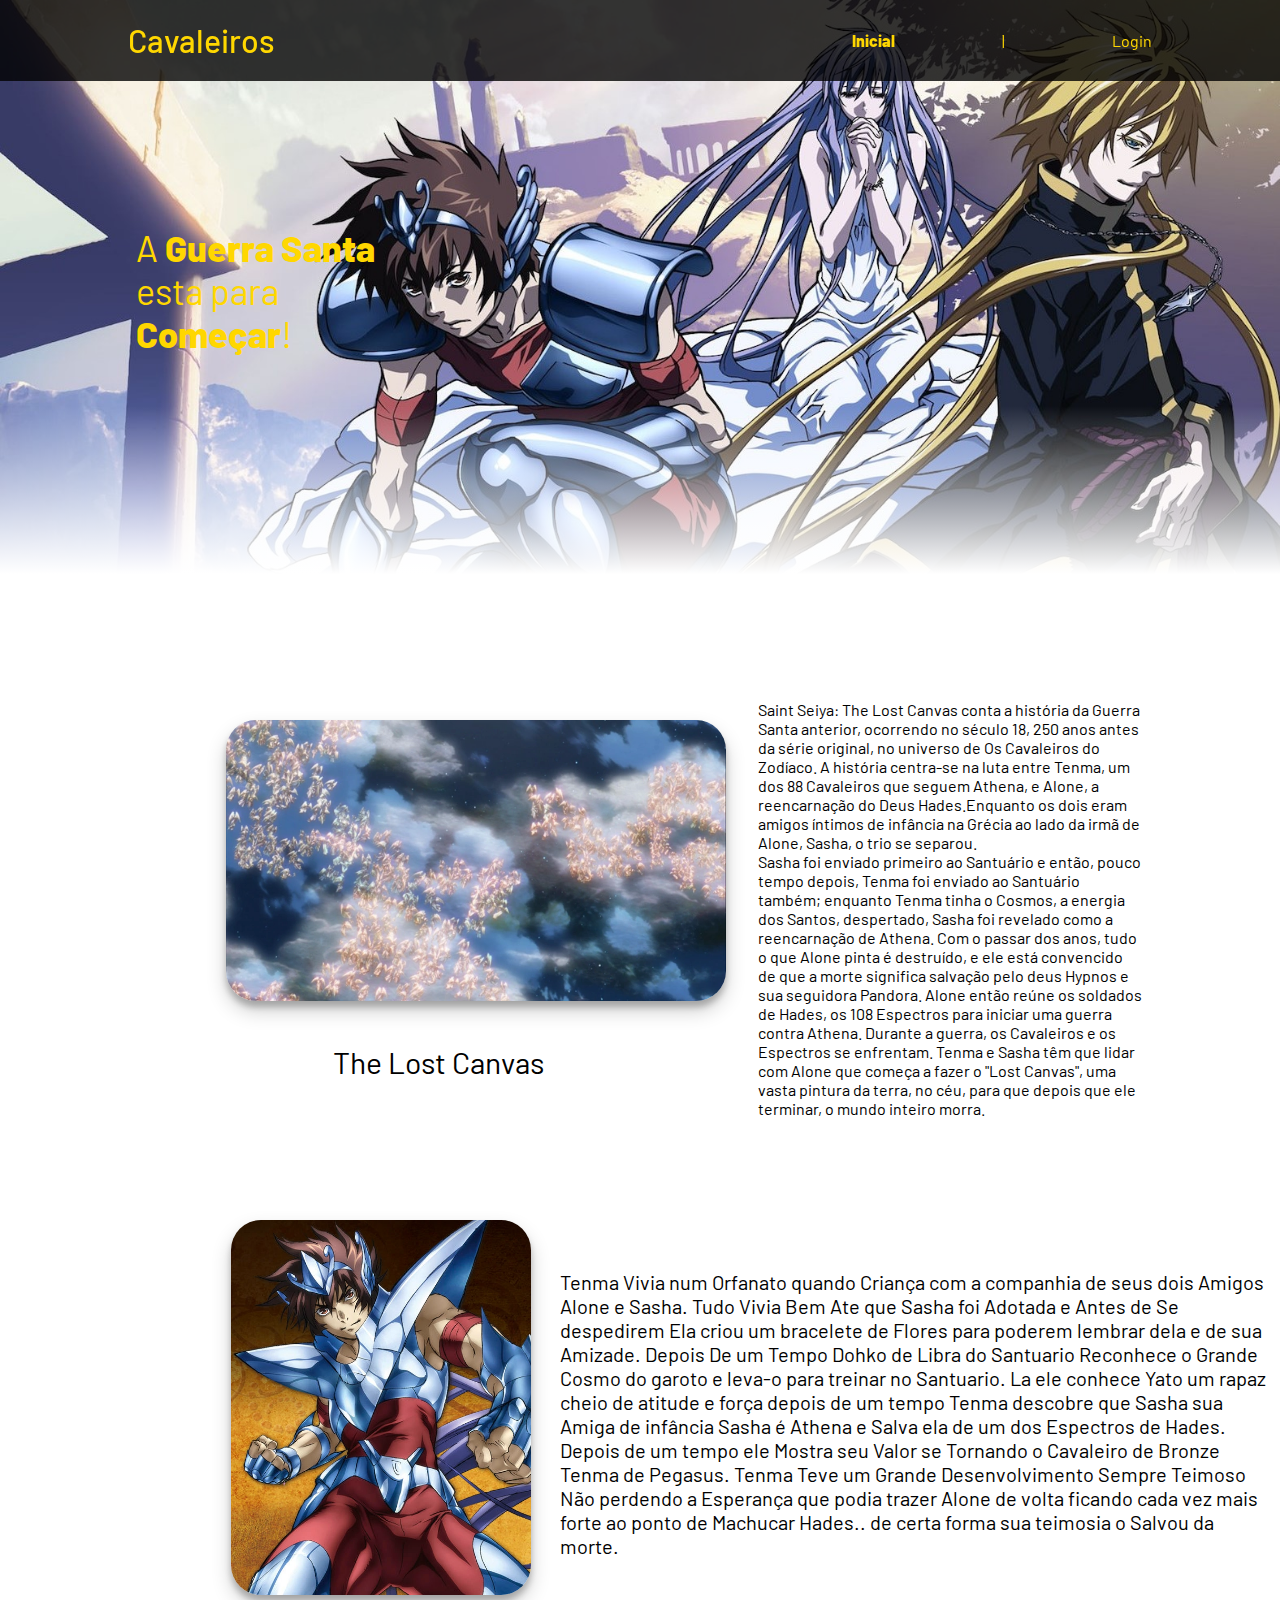
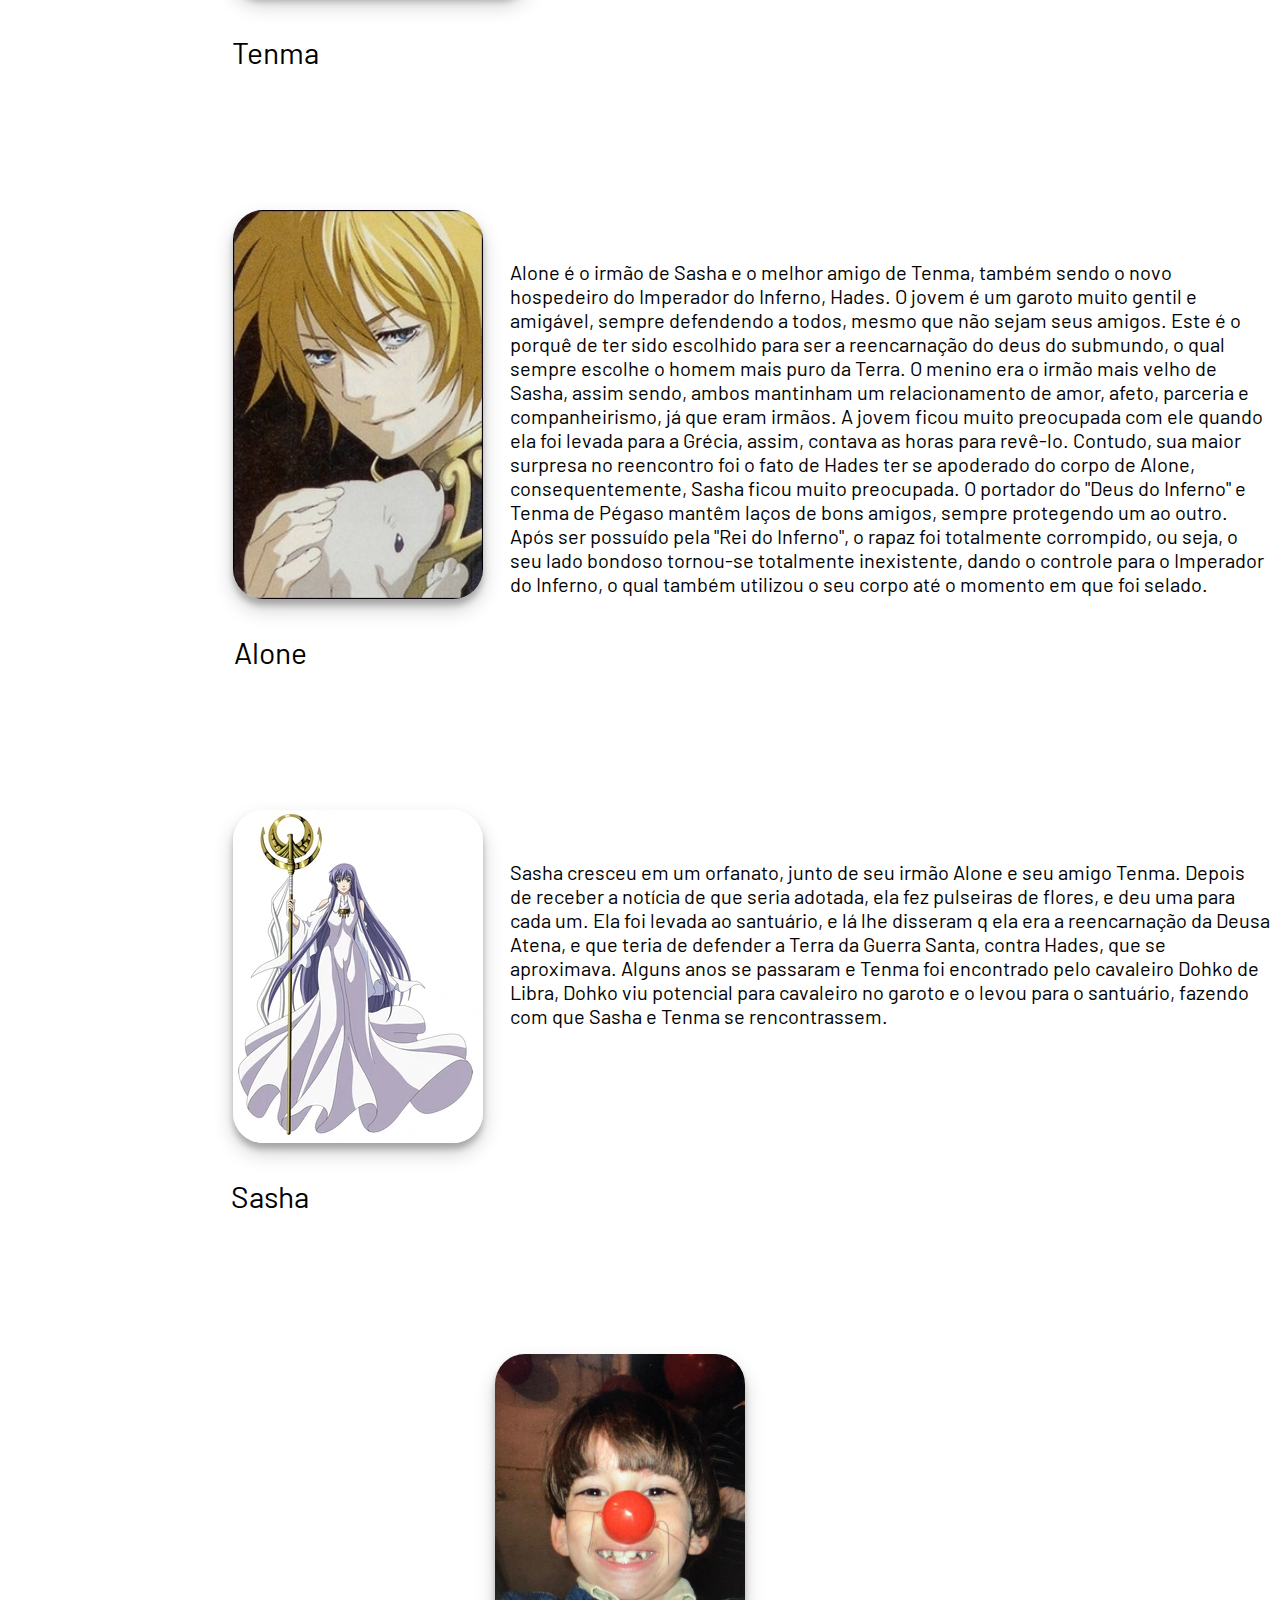
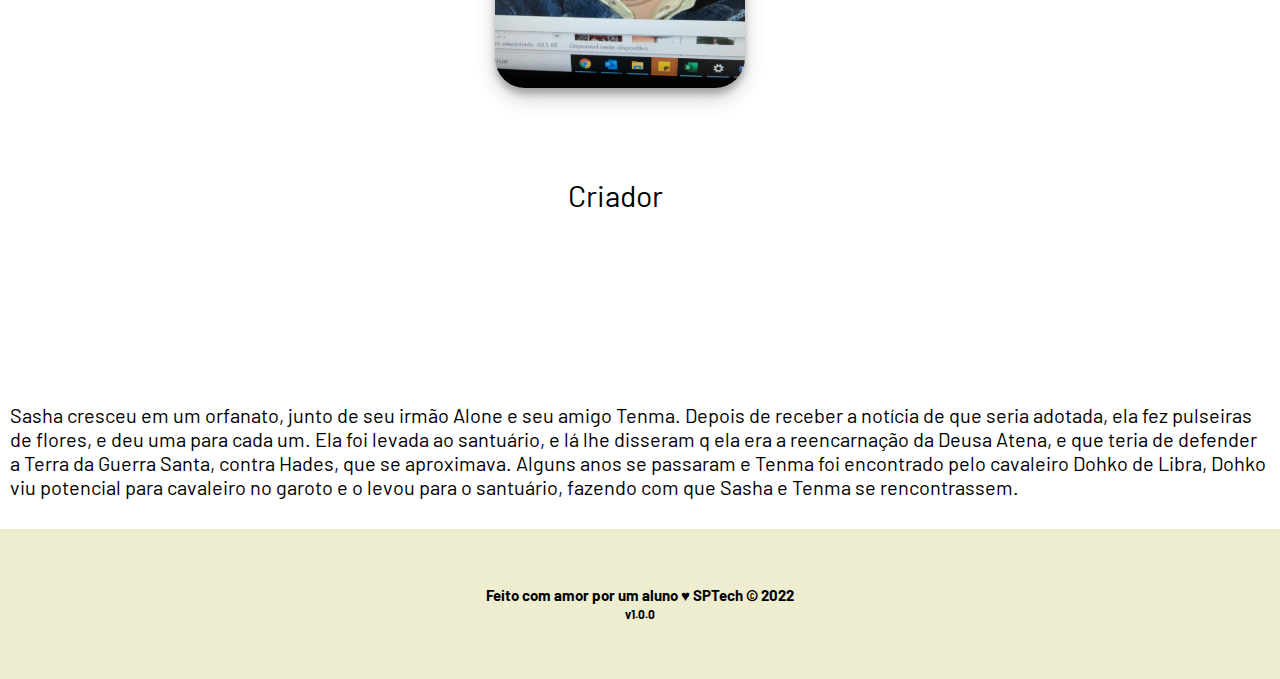
==== index.html @ 80cab816 "index" ====
<!DOCTYPE html>
<html lang="en">

<head>
    <meta charset="UTF-8">
    <meta http-equiv="X-UA-Compatible" content="IE=edge">
    <meta name="viewport" content="width=device-width, initial-scale=1.0">

    <title>Os Cavaleiros | Página Inicial</title>

    <script src="./js/funcoes.js"></script>

    <link rel="icon" href="./assets/icon/favicon2.ico">
    <link rel="stylesheet" href="./css/style.css">
    <link rel="preconnect" href="https://fonts.gstatic.com">
    <!-- <link
        href="https://fonts.googleapis.com/css2?family=Exo+2:ital,wght@0,100;0,200;0,300;0,400;0,500;0,600;0,700;0,800;0,900;1,100;1,200;1,300;1,400;1,500;1,600;1,700;1,800;1,900&display=swap"
        rel="stylesheet"> -->
</head>

<body>
    <div class="header">
        <div class="container">
            <h1 class="titulo">Cavaleiros</h1>
            <ul class="navbar">
                <li class="agora">Inicial</li>
                <!-- <li>
                    <a href="./simulador.html">Simulador</a>
                </li> -->
                <li>|</li>
                <li>
                    <a href="./login.html">Login</a>
                </li>
                <!-- <li>
                    <a href="./cadastro.html">Cadastro</a>
                </li> -->
            </ul>
        </div>
    </div>
    <div class="banner">
        <div class="container">
            <p>
                A <span>Guerra Santa</span> esta para <span>Começar</span>!
            </p>
        </div>
    </div>

    <div class="social">
        <div class="container">
            <!-- <div class="painel">
            <img class="The_Lost_Canvas" src="assets/imgs/LostCanvas.webp" > <span>The Lost Canvas</span> -->
            <div class="boxes">
                <div class="painel">
                    <img class="The_Lost_Canvas" src="assets/imgs/LostCanvas.webp"> <span>The Lost Canvas</span>
                </div>
                <div class="box">
                    <P id="lost">Saint Seiya: The Lost Canvas conta a história da Guerra Santa anterior, ocorrendo no
                        século 18, 250 anos antes da série original, no universo de Os Cavaleiros do Zodíaco. A história
                        centra-se na luta entre Tenma, um dos 88 Cavaleiros que seguem Athena, e Alone, a reencarnação
                        do Deus Hades.Enquanto os dois eram amigos íntimos de infância na Grécia ao lado da irmã de
                        Alone, Sasha, o trio se separou.<br> Sasha foi enviado primeiro ao Santuário e então, pouco
                        tempo depois, Tenma foi enviado ao Santuário também; enquanto Tenma tinha o Cosmos, a energia
                        dos Santos, despertado, Sasha foi revelado como a reencarnação de Athena. Com o passar dos anos,
                        tudo o que Alone pinta é destruído, e ele está convencido de que a morte significa salvação pelo
                        deus Hypnos e sua seguidora Pandora. Alone então reúne os soldados de Hades, os 108 Espectros
                        para iniciar uma guerra contra Athena.

                        Durante a guerra, os Cavaleiros e os Espectros se enfrentam. Tenma e Sasha têm que lidar com
                        Alone que começa a fazer o "Lost Canvas", uma vasta pintura da terra, no céu, para que depois
                        que ele terminar, o mundo inteiro morra.<br>
                </div>
            </div>
        </div>


    </div>

    <div class="social2">
        <div class="container2">
            <!-- <div class="painel">
            <img class="The_Lost_Canvas" src="assets/imgs/LostCanvas.webp" > <span>The Lost Canvas</span> -->
            <div class="boxes2">
                <div class="painel2">
                    <img class="Tenma" src="assets/imgs/tenma.webp"> <span>Tenma</span>
                </div>
                <div class="box2">
                    <P>Tenma Vivia num Orfanato quando Criança com a companhia de seus dois Amigos Alone e Sasha. Tudo
                        Vivia Bem Ate que Sasha foi Adotada e Antes de Se despedirem Ela criou um bracelete de Flores
                        para poderem lembrar dela e de sua Amizade. Depois De um Tempo Dohko de Libra do Santuario
                        Reconhece o Grande Cosmo do garoto e leva-o para treinar no Santuario. La ele conhece Yato um
                        rapaz cheio de atitude e força depois de um tempo Tenma descobre que Sasha sua Amiga de infância
                        Sasha é Athena e Salva ela de um dos Espectros de Hades. Depois de um tempo ele Mostra seu Valor
                        se Tornando o Cavaleiro de Bronze Tenma de Pegasus.
                        Tenma Teve um Grande Desenvolvimento Sempre Teimoso Não perdendo a Esperança que podia trazer
                        Alone de volta ficando cada vez mais forte ao ponto de Machucar Hades.. de certa forma sua
                        teimosia o Salvou da morte.<br>
                </div>
            </div>
        </div>


    </div>

    <div class="social3">
        <div class="container3">
            <!-- <div class="painel">
            <img class="The_Lost_Canvas" src="assets/imgs/LostCanvas.webp" > <span>The Lost Canvas</span> -->
            <div class="boxes3">
                <div class="painel3">
                    <img class="Alone" src="assets/imgs/Alone.jpg"> <span>Alone</span>
                </div>
                <div class="box3">
                    <P>Alone é o irmão de Sasha e o melhor amigo de Tenma, também sendo o novo hospedeiro do Imperador
                        do Inferno, Hades. O jovem é um garoto muito gentil e amigável, sempre defendendo a todos, mesmo
                        que não sejam seus amigos. Este é o porquê de ter sido escolhido para ser a reencarnação do deus
                        do submundo, o qual sempre escolhe o homem mais puro da Terra. O menino era o irmão mais velho
                        de Sasha, assim sendo, ambos mantinham um relacionamento de amor, afeto, parceria e
                        companheirismo, já que eram irmãos. A jovem ficou muito preocupada com ele quando ela foi levada
                        para a Grécia, assim, contava as horas para revê-lo. Contudo, sua maior surpresa no reencontro
                        foi o fato de Hades ter se apoderado do corpo de Alone, consequentemente, Sasha ficou muito
                        preocupada. O portador do "Deus do Inferno" e Tenma de Pégaso mantêm laços de bons amigos,
                        sempre protegendo um ao outro. Após ser possuído pela "Rei do Inferno", o rapaz foi totalmente
                        corrompido, ou seja, o seu lado bondoso tornou-se totalmente inexistente, dando o controle para
                        o Imperador do Inferno, o qual também utilizou o seu corpo até o momento em que foi selado.<br>
                </div>
            </div>
        </div>


    </div>

    <div class="social4">
        <div class="container4">
            <!-- <div class="painel">
            <img class="The_Lost_Canvas" src="assets/imgs/LostCanvas.webp" > <span>The Lost Canvas</span> -->
            <div class="boxes4">
                <div class="painel4">
                    <img class="Sasha" src="assets/imgs/Sasha.webp"> <span>Sasha</span>
                </div>
                <div class="box4">
                    <P>
                        Sasha cresceu em um orfanato, junto de seu irmão Alone e seu amigo Tenma. Depois de receber a
                        notícia de que seria adotada, ela fez pulseiras de flores, e deu uma para cada um. Ela foi
                        levada ao santuário, e lá lhe disseram q ela era a reencarnação da Deusa Atena, e que teria de
                        defender a Terra da Guerra Santa, contra Hades, que se aproximava. Alguns anos se passaram e
                        Tenma foi encontrado pelo cavaleiro Dohko de Libra, Dohko viu potencial para cavaleiro no garoto
                        e o levou para o santuário, fazendo com que Sasha e Tenma se rencontrassem.
                        <!--Enquanto isso, Alone ficou... Sozinho.Alone, que amava pintar, ficou sozinho, nesses momentos de solidão, ia para as florestas pintar, mas ele percebeu que tudo que ele pintasse, morria! Foi quando uma mulher com um longo vestido preto lhe chamou como... Hades.<br>  --><br>
                </div>
            </div>
        </div>


    </div>
    <div class="social5">
        <div class="container5">
            <!-- <div class="painel">
            <img class="The_Lost_Canvas" src="assets/imgs/LostCanvas.webp" > <span>The Lost Canvas</span> -->
            <div class="boxes5">
                <div class="painel5">
                    <img class="eu" src="assets/imgs/V.jpg"> <span>Criador</span>
                </div>
                <div class="box5">
                    <P>
                        Sasha cresceu em um orfanato, junto de seu irmão Alone e seu amigo Tenma. Depois de receber a
                        notícia de que seria adotada, ela fez pulseiras de flores, e deu uma para cada um. Ela foi
                        levada ao santuário, e lá lhe disseram q ela era a reencarnação da Deusa Atena, e que teria de
                        defender a Terra da Guerra Santa, contra Hades, que se aproximava. Alguns anos se passaram e
                        Tenma foi encontrado pelo cavaleiro Dohko de Libra, Dohko viu potencial para cavaleiro no garoto
                        e o levou para o santuário, fazendo com que Sasha e Tenma se rencontrassem.
                       <br>

                </div>
            </div>
        </div>


    </div>

    <!--footer inicio-->
    <div class="footer">
        <div class="container">
            <h4 class="final">Feito com amor por um aluno &hearts; SPTech &copy; 2022
                <br>
                <span class="version">
                    v1.0.0
                </span>
            </h4>
        </div>
    </div>
    <!--footer fim-->
</body>

</html>
---- css/style.css ----
@import url('https://fonts.googleapis.com/css2?family=Barlow:ital,wght@0,100;0,200;0,300;0,400;0,500;0,600;0,700;0,800;0,900;1,100;1,200;1,300;1,400;1,500;1,600;1,700;1,800;1,900&display=swap');

body {
  margin: 0;
  padding: 0;
  font-family: 'Barlow', "Segoe UI", Tahoma, Geneva, Verdana, sans-serif;
  background-color: #eeedd0;
}

.container {
  width: 80%;
  margin: auto;
  display: flex;
}

.header {
  /* border-bottom: 3px solid gold; */
  position: fixed;
  background-color: #010101cc;
  width: 100%;
  z-index: 1000;
}

.header .container {
   justify-content: space-between;
}

.header a {
  text-decoration: none;
  color: gold;

}

.agora {
  font-weight: 800;
}

.navbar {
  width: 300px;
  display: flex;
  align-items: center;
  justify-content: space-between;
  list-style: none;
  color: gold;
}



.titulo {
  color: gold;
  width: fit-content;
  font-weight: 500;
}


/* BANNER */

.banner {
  height: fit-content;
  padding: 40px 10px;
  color: white;
  background-image: linear-gradient(0deg, white 1%, transparent 30%), url(".././assets/imgs/canvas.jpg");
  /* filter: brightness(0.7); */
  background-size: cover;
  /* height: 100vh; */
}

.banner .container {
   /* border: solid 3px blue; */
  height: 500px;
  font-size: 35px;
  justify-content: left;
  align-items: center;
  
}

.tamanho-conteudo { 
  height: fit-content !important;
}

.banner p {
  width: 50%;
  margin: 0;
  padding: 0;
  width: 280px;
  font-size: 36px;
  color: gold;
}

.banner .container span {
  font-weight: 800;
}

/* missao visao valores */

.social {
  background-color: white;
  display: flex;
}

.social .container{
  justify-content: center;
}

/* .box img {
  width: 500px;
} */

.social .container .boxes {
  display: flex;
  justify-content: center ;
  align-items: center;
}
.painel{
  display: flex;
  flex-direction: column;
  align-items: center;
  justify-content: center;
}
.painel img{
  width: 500px;
}
.painel span{
  text-align: center;
}

.social .The_Lost_Canvas{
  width: 500px;
}

.The_Lost_Canvas {
  margin: 7%  7% ; 
  width: 40%;
  border-radius: 30px;
  box-shadow: rgba(0, 0, 0, 0.19) 0px 10px 20px, rgba(0, 0, 0, 0.23) 0px 6px 6px;
  margin-top: 140px;
  /* border: solid 3px green; */
  margin-left: 120px;
}

.social p {
  text-align: center;
}

.box {
  margin: 10px;
  display: flex;
  flex-direction: column;
  align-items: center;
}


.box {
  margin-top: 50px;
  display: flex;
  flex-direction: column;
  align-items: center;
}

.box i{
   display: flex; 
  margin-right: 225%;
  margin-top: 2%;
   /* align-items: center; */
  justify-content: space-between; 
}
#lost{
  height: 300px;
}
.box p {
  text-align: left;

}
.painel span{
  font-size: 30px;
}


/* segundo social */
.social2 {
  background-color: white;
  display: flex;
}

.social2 .container2{
  justify-content: center;
}

/* .box img {
  width: 500px;
} */

.social2 .container2 .boxes2 {
  display: flex;
}
.painel2{
  display: flex;
  flex-direction: column;
  align-items: center;
  justify-content: center;
}
.painel2 img{
  width: 500px;
}
.painel2 span{
  text-align: center;
}
.social2 .Tenma{
  width: 300px;
}

.Tenma {
  margin: 7%  7% ; 
  width: 40%;
  border-radius: 30px;
  box-shadow: rgba(0, 0, 0, 0.19) 0px 10px 20px, rgba(0, 0, 0, 0.23) 0px 6px 6px;
  margin-top: 140px;
  /* border: solid 3px green; */
  margin-left: 250px;
}


.social2 p {
  text-align: center;
  margin-top: 140px;
}

.box2 {
  margin: 10px;
  display: flex;
  flex-direction: column;
  align-items: center;
}


.box2 {
  margin-top: 50px;
  display: flex;
  flex-direction: column;
  align-items: center;
}

.box2 i{
   display: flex; 
  margin-right: 225%;
  margin-top: 2%;
   /* align-items: center; */
  justify-content: space-between; 
}
.box2 p {
  text-align: left;
  font-size: 20px;
}
.painel2 span{
  font-size: 30px;
}
/* terceiro social */
.social3 {
  background-color: white;
  display: flex;
}

.social3 .container3{
  justify-content: center;
}

/* .box img {
  width: 500px;
} */

.social3 .container3 .boxes3 {
  display: flex;
}
.painel3{
  display: flex;
  flex-direction: column;
  align-items: center;
  justify-content: center;
}
.painel3 img{
  width: 500px;
}
.painel3 span{
  text-align: center;
}
.social3 .Alone{
  width: 250px;
}

.Alone {
  margin: 7%  7% ; 
  width: 40%;
  border-radius: 30px;
  box-shadow: rgba(0, 0, 0, 0.19) 0px 10px 20px, rgba(0, 0, 0, 0.23) 0px 6px 6px;
  margin-top: 140px;
  /* border: solid 3px green; */
  margin-left: 250px;
}


.social3 p {
  text-align: center;
  margin-top: 140px;
}

.box3 {
  margin: 10px;
  display: flex;
  flex-direction: column;
  align-items: center;
}


.box3 {
  margin-top: 50px;
  display: flex;
  flex-direction: column;
  align-items: center;
}

.box3 i{
   display: flex; 
  margin-right: 225%;
  margin-top: 2%;
   /* align-items: center; */
  justify-content: space-between; 
}
.box3 p {
  text-align: left;
  font-size: 20px;
}
.painel3 span{
  font-size: 30px;
  margin-left: 40px;
}

/* Quarto social */
.social4 {
  background-color: white;
  display: flex;
}

.social4 .container4{
  justify-content: center;
}

/* .box img {
  width: 500px;
} */

.social4 .container4 .boxes4 {
  display: flex;
}
.painel4{
  display: flex;
  flex-direction: column;
  align-items: center;
  justify-content: center;
}
.painel4 img{
  width: 500px;
}
.painel4 span{
  text-align: center;
}
.social4 .Sasha{
  width: 250px;
}

.Sasha {
  margin: 7%  7% ; 
  width: 40%;
  border-radius: 30px;
  box-shadow: rgba(0, 0, 0, 0.19) 0px 10px 20px, rgba(0, 0, 0, 0.23) 0px 6px 6px;
  margin-top: 140px;
  /* border: solid 3px green; */
  margin-left: 250px;
}


.social4 p {
  text-align: center;
  margin-top: 140px;
}

.box4 {
  margin: 10px;
  display: flex;
  flex-direction: column;
  align-items: center;
}


.box4 {
  margin-top: 50px;
  display: flex;
  flex-direction: column;
  align-items: center;
}

.box4 i{
   display: flex; 
  margin-right: 225%;
  margin-top: 2%;
   /* align-items: center; */
  justify-content: space-between; 
}
.box4 p {
  text-align: left;
  font-size: 20px;
}
.painel4 span{
  font-size: 30px;
  margin-left: 40px;
}
/* Quinto social */
.social5 {
  background-color: white;
  display: flex;
}

.social5 .container5{
  justify-content: center;
}

/* .box img {
  width: 500px;
} */

.social5 .container4 .boxes4 {
  display: flex;
}
.painel5{
  display: flex;
  flex-direction: column;
  align-items: center;
  justify-content: center;
}
.painel5 img{
  width: 500px;
  display: flex;
  justify-content: center;
  align-items: center;
}
.painel5 span{
  text-align: center;
}
.social5 .eu{
  width: 250px;

}

.eu {
  margin: 7%  7% ; 
  width: 40%;
  border-radius: 30px;
  box-shadow: rgba(0, 0, 0, 0.19) 0px 10px 20px, rgba(0, 0, 0, 0.23) 0px 6px 6px;
  margin-top: 140px;
  /* border: solid 3px green; */
  margin-left: 50px;
}


.social5 p {
  text-align: center;
  margin-top: 140px;
}

.box5 {
  margin: 10px;
  display: flex;
  flex-direction: column;
  align-items: center;
}


.box5 {
  margin-top: 50px;
  display: flex;
  flex-direction: column;
  align-items: center;
}

.box5 i{
   display: flex; 
  margin-right: 225%;
  margin-top: 2%;
   /* align-items: center; */
  justify-content: space-between; 
}
.box5 p {
  text-align: left;
  font-size: 20px;
}
.painel5 span{
  font-size: 30px;
  margin-right: 50px;
  /* margin-left: 0px; */
  /* margin-left: 40px; */

}


/* FOOTER */

.footer {
  background-color: #eeedd0;
  height: 150px;
  color: #fff;
  display: flex;
  font-size: 15px;
}

.footer .container {
  justify-content: center;
  text-align: center;
}

.footer .container .version {
  font-size: 12px;
}
.final {
  color: #000
  ;
}

/* LOGIN */

.banner .container .card {
  background-color: #e5e5e5;
  height: fit-content;
  width: 400px;
  display: flex;
  flex-direction: column;
  color: palevioletred;
  align-items: center;
  border-radius: 4px;
}

.card {
  display: flex;
  justify-content: space-around;
}

.card h2 {
  font-size: 30px;
}

.card h4 {
  font-size: 16px;
}

.banner #div_erros_login {
  margin-top: 15px;
}

button {
  cursor: pointer;
}

/* FORMULARIO */

.alerta_erro{
  display: flex;
  justify-content: flex-end;
}

.card_erro {
  display: none;
  background-color: #fff;
  color: black;
  width: 230px;
  position: fixed;
  border-radius: 4px;
  border: #e6005a 3px solid;
  padding: 10px;
  margin-right: 10%;
}

.card_erro #mensagem_erro{
  font-weight: 500;
  font-size: 20px;
}

.formulario .tipo_campo {
  font-size: 20px;
  font-weight: 600 !important;
}

.formulario {
  display: flex;
  flex-direction: column;
}

input {
  margin-bottom: 10px;
  border: 2px solid #32b9cd;
  padding: 10px;
  text-align: center;
  border-radius: 10px;
}

.btn {
  font-family: "Barlow", sans-serif;
  border: 0;
  border-radius: 5px;
  font-weight: 600;
  font-size: 18px;
  padding: 10px 15px;
  color: white;
  background-color: #e6005a;
  width: 120px;
  align-self: center;
  margin-top: 5px;
}

.loading-div {
  width: 50px;
  margin: auto;
  display: none;
}

.loading-div img {
  height: 50px;
  width: 50px;
}

/* PAGINA DOS GRÁFICOS */

.janela {
  display: flex;
  width: 100vw;
}

.header-left a {
  text-decoration: none;
  color: white;
}

.header-left {
  position: fixed;
  top: 0;
  left: 0;
  z-index: 999;
  height: 100vh;
  width: 25%;
  display: flex;
  flex-direction: column;
  justify-content: space-evenly;
  align-items: center;
  border-right: 3px solid #32b9cd;
  background-color: #212124;
  /* border: 3px solid pink; */
}

.dash-right {
  display: flex;
  width: 75%;
  height: fit-content;
  background-color: #161618;
  position: relative;
  top: 0;
  left: 25%;
}

.header-left h1 {
  color: #32b9cd;
}

.hello {
  width: 100%;
  display: flex;
  justify-content: center;
}

.hello h3 {
  color: #e3b062;
  font-weight: 300;
  font-size: 1.2rem;
}

.hello h3 span {
  font-weight: 800;
}

.btn-nav {
  width: 40%;
  color: white;
  background-color: #e6005a;
  border-radius: 5px;
  text-align: center;
  padding: 2% 5%;
}

.btn-nav-white {
  width: 40%;
  background-color: white;
  border: 3px solid #e6005a;
  border-radius: 5px;
  text-align: center;
  padding: 2% 5%;
}

.btn-nav-white h3 {
  color: #e6005a;
  padding: 0;
  margin: 0;
}

.btn-nav h3,
.btn-logout h3 {
  margin: 0;
  padding: 0;
}

.btn-logout {
  margin: 0;
  padding: 0;
  width: 20%;
  background-color: #32b9cd;
  color: white;
  border-radius: 10px;
  text-align: center;
  padding: 10px 15px;
  margin-bottom: 100px;
  cursor: pointer;
}

/* pagina extra - simulador */
.simulador {
  color: white;

}

.simulador .container {
  flex-direction: column
}
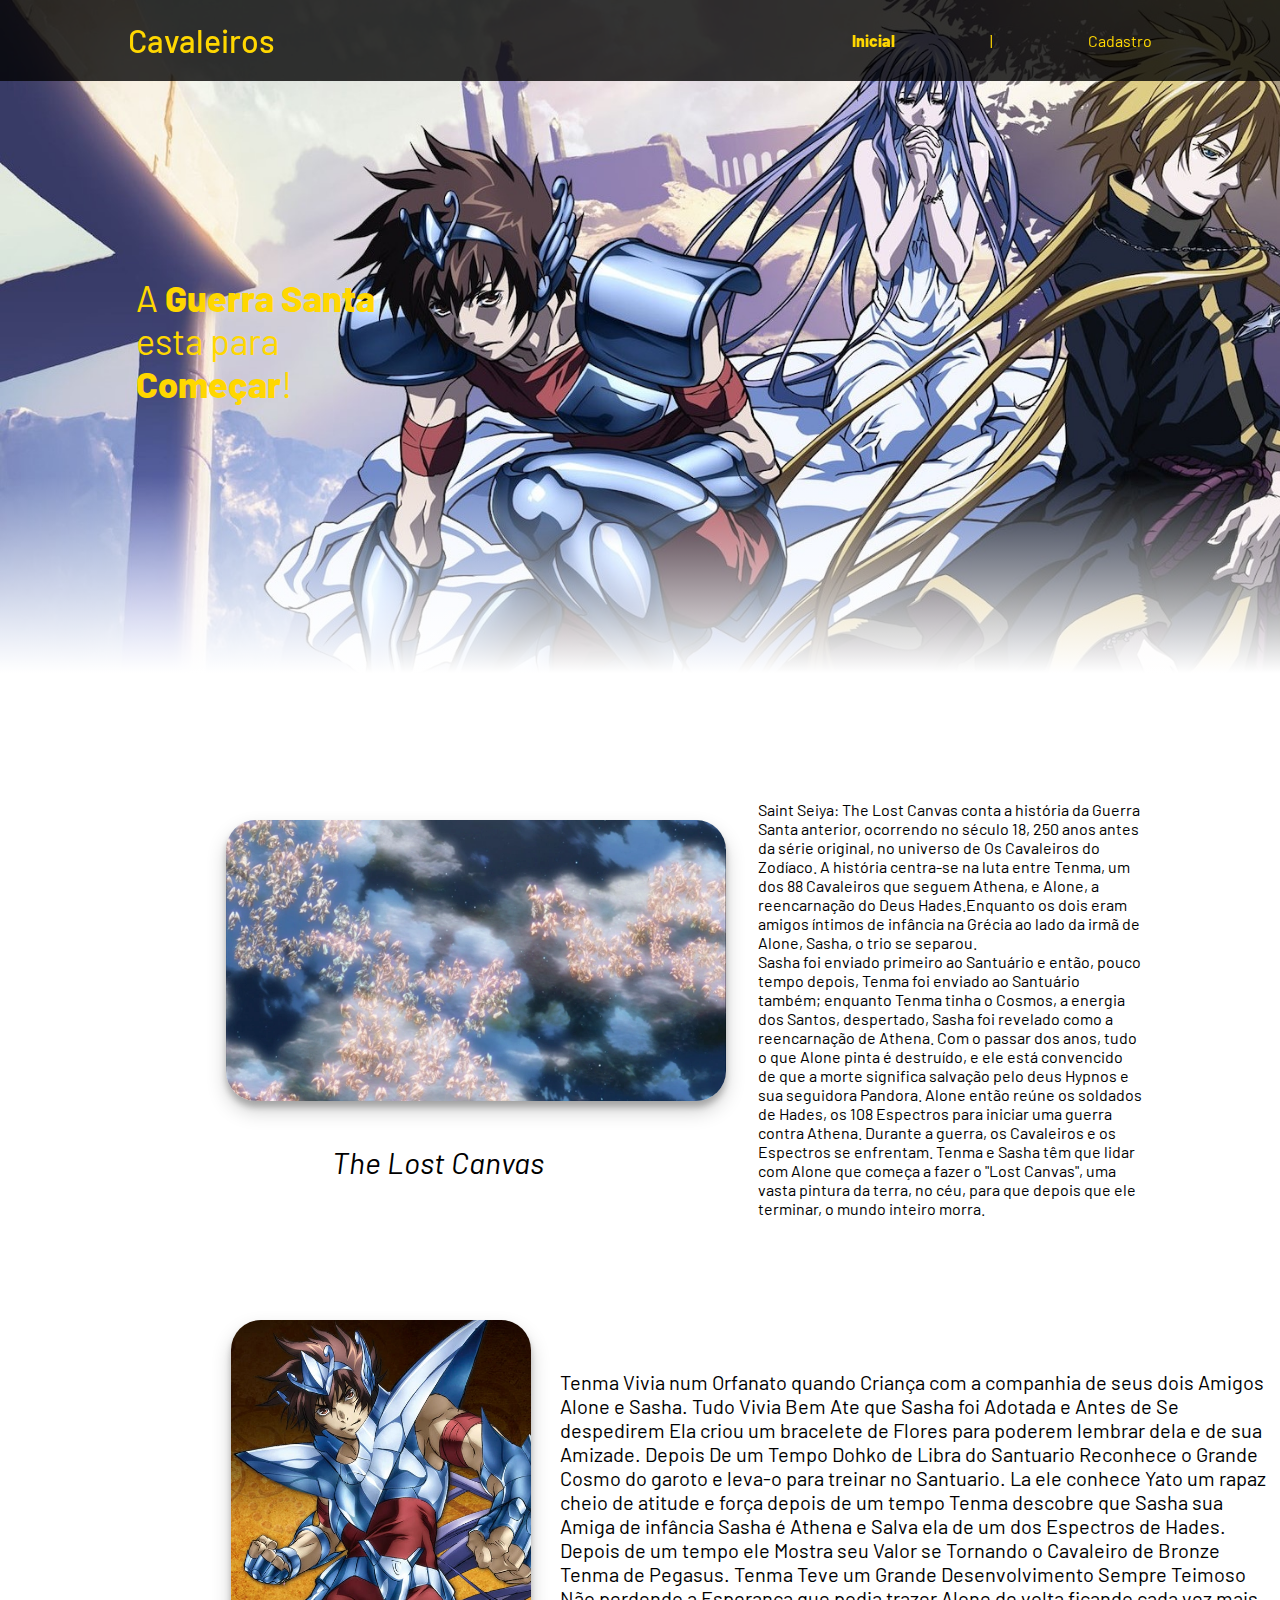
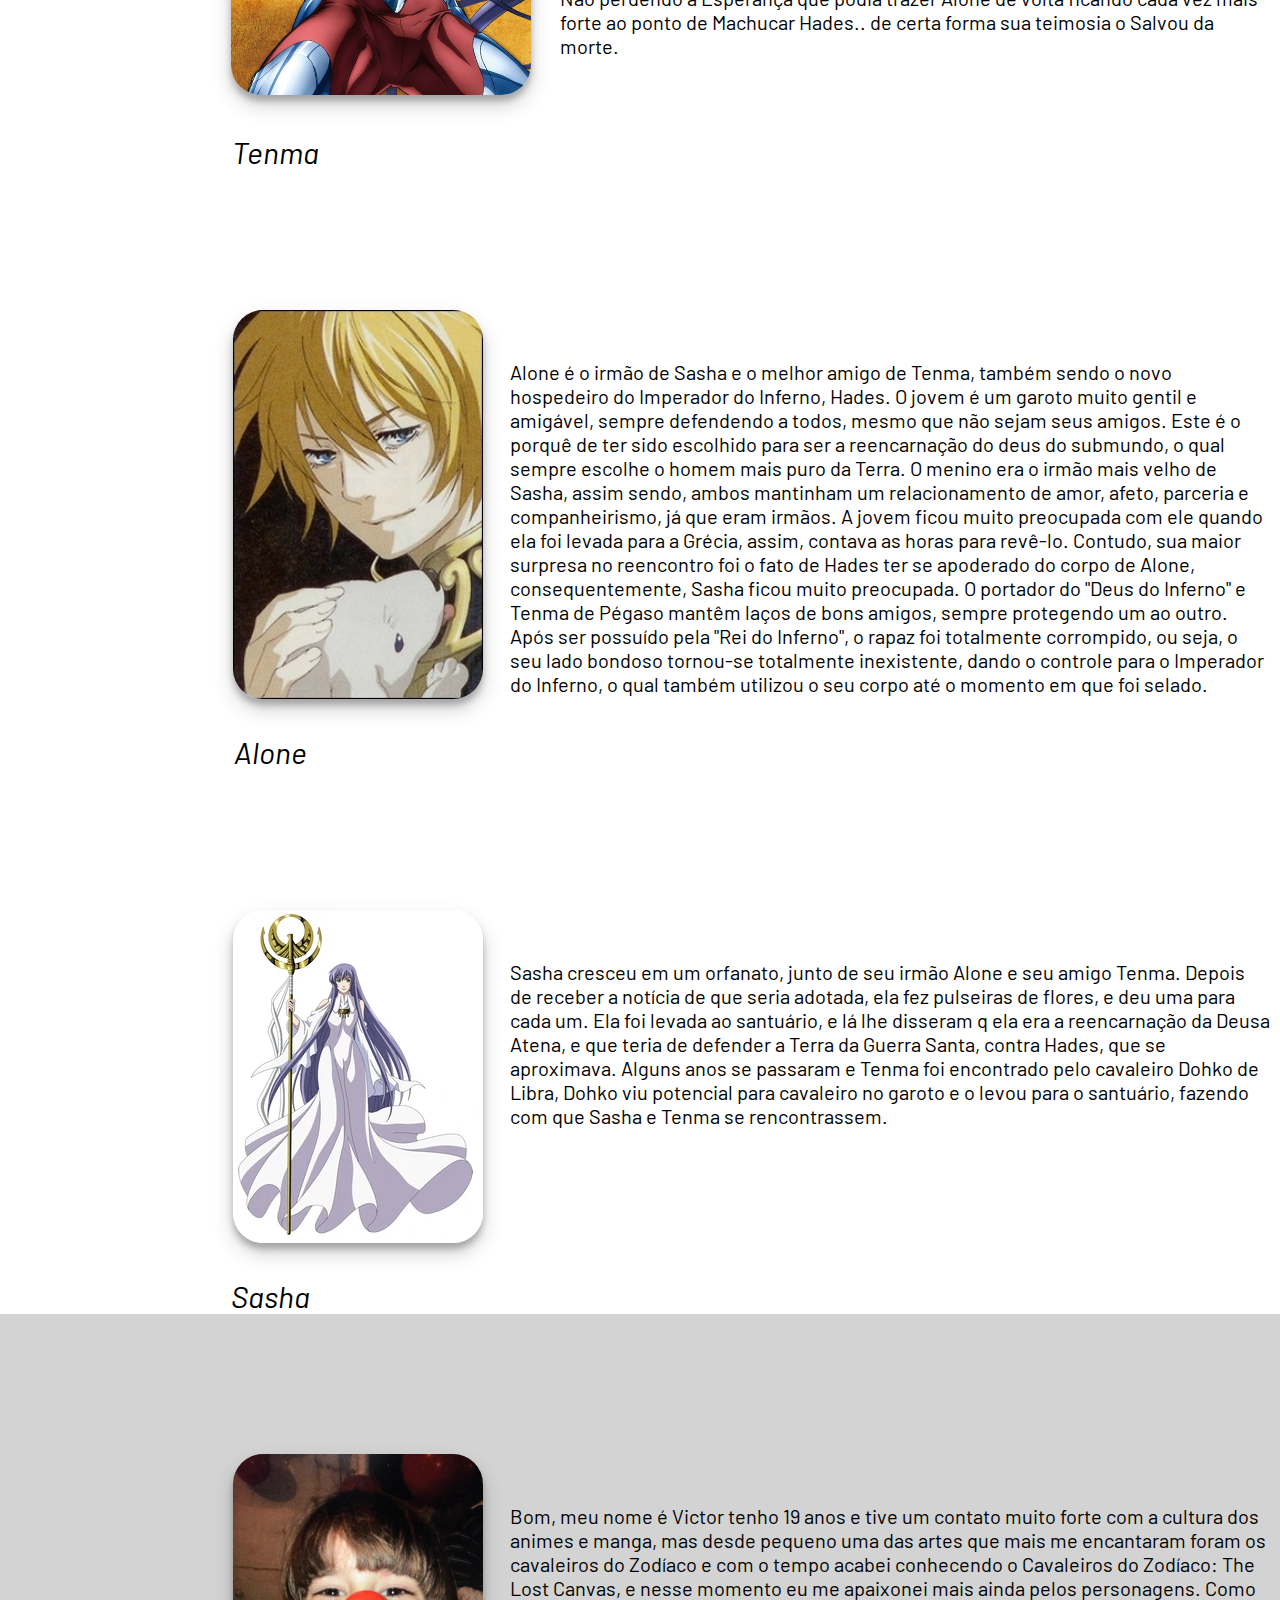
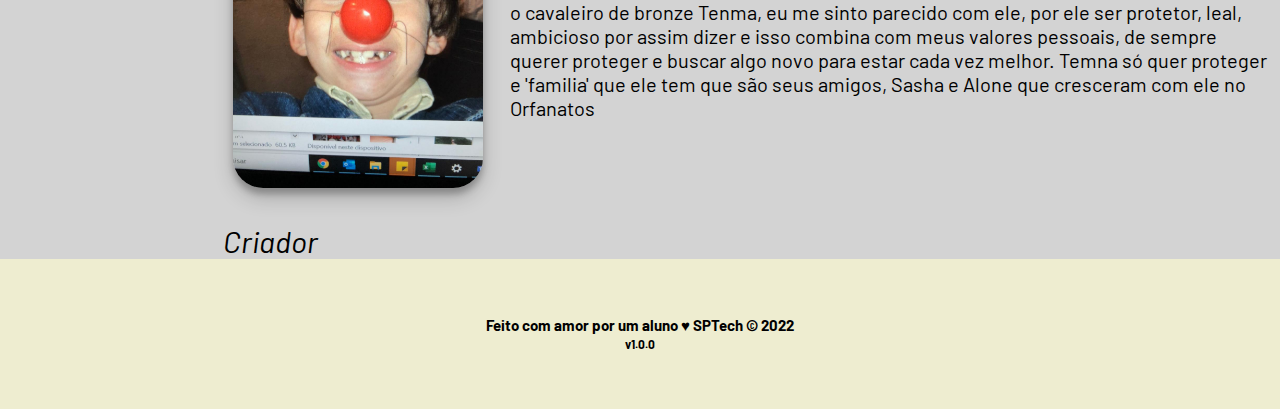
==== commit 575ed7dc: "finalizando index cadastro e login" ====
--- a/index.html
+++ b/index.html
@@ -10,7 +10,7 @@
 
     <script src="./js/funcoes.js"></script>
 
-    <link rel="icon" href="./assets/icon/favicon2.ico">
+    <link rel="icon" href="./assets/icon/download.png">
     <link rel="stylesheet" href="./css/style.css">
     <link rel="preconnect" href="https://fonts.gstatic.com">
     <!-- <link
@@ -28,12 +28,12 @@
                     <a href="./simulador.html">Simulador</a>
                 </li> -->
                 <li>|</li>
+                <!-- <li>
+                    <a href="./login.html">Login</a>
+                </li> -->
                 <li>
-                    <a href="./login.html">Login</a>
+                    <a href="./cadastro.html">Cadastro</a>
                 </li>
-                <!-- <li>
-                    <a href="./cadastro.html">Cadastro</a>
-                </li> -->
             </ul>
         </div>
     </div>
@@ -157,17 +157,13 @@
             <!-- <div class="painel">
             <img class="The_Lost_Canvas" src="assets/imgs/LostCanvas.webp" > <span>The Lost Canvas</span> -->
             <div class="boxes5">
-                <div class="painel5">
+                <div class="painel5"> 
                     <img class="eu" src="assets/imgs/V.jpg"> <span>Criador</span>
                 </div>
                 <div class="box5">
                     <P>
-                        Sasha cresceu em um orfanato, junto de seu irmão Alone e seu amigo Tenma. Depois de receber a
-                        notícia de que seria adotada, ela fez pulseiras de flores, e deu uma para cada um. Ela foi
-                        levada ao santuário, e lá lhe disseram q ela era a reencarnação da Deusa Atena, e que teria de
-                        defender a Terra da Guerra Santa, contra Hades, que se aproximava. Alguns anos se passaram e
-                        Tenma foi encontrado pelo cavaleiro Dohko de Libra, Dohko viu potencial para cavaleiro no garoto
-                        e o levou para o santuário, fazendo com que Sasha e Tenma se rencontrassem.
+                        Bom, meu nome é Victor tenho 19 anos e tive um contato muito forte com a cultura dos animes e manga, mas desde pequeno uma das artes que mais me encantaram foram os cavaleiros do Zodíaco e com o tempo acabei conhecendo o Cavaleiros do Zodíaco: The Lost Canvas, e nesse momento eu me apaixonei mais ainda pelos personagens. Como o cavaleiro de bronze Tenma, eu me sinto parecido com ele, por ele ser protetor, leal, ambicioso por assim dizer e isso combina com meus valores pessoais, de sempre querer proteger e buscar algo novo para estar cada vez melhor.
+                        Temna só quer proteger e 'familia' que ele tem que são seus amigos, Sasha e Alone que cresceram com ele no Orfanatos
                        <br>
 
                 </div>
--- a/css/style.css
+++ b/css/style.css
@@ -67,7 +67,7 @@
 
 .banner .container {
    /* border: solid 3px blue; */
-  height: 500px;
+  height: 600px;
   font-size: 35px;
   justify-content: left;
   align-items: center;
@@ -173,6 +173,7 @@
 }
 .painel span{
   font-size: 30px;
+  font-style: italic;
 }
 
 
@@ -253,6 +254,7 @@
 }
 .painel2 span{
   font-size: 30px;
+  font-style: italic;
 }
 /* terceiro social */
 .social3 {
@@ -332,6 +334,7 @@
 .painel3 span{
   font-size: 30px;
   margin-left: 40px;
+  font-style: italic;
 }
 
 /* Quarto social */
@@ -412,10 +415,11 @@
 .painel4 span{
   font-size: 30px;
   margin-left: 40px;
+  font-style: italic;
 }
 /* Quinto social */
 .social5 {
-  background-color: white;
+  background-color: #d3d3d3;
   display: flex;
 }
 
@@ -427,7 +431,7 @@
   width: 500px;
 } */
 
-.social5 .container4 .boxes4 {
+.social5 .container5 .boxes5{
   display: flex;
 }
 .painel5{
@@ -438,16 +442,12 @@
 }
 .painel5 img{
   width: 500px;
-  display: flex;
-  justify-content: center;
-  align-items: center;
 }
 .painel5 span{
   text-align: center;
 }
 .social5 .eu{
   width: 250px;
-
 }
 
 .eu {
@@ -457,7 +457,7 @@
   box-shadow: rgba(0, 0, 0, 0.19) 0px 10px 20px, rgba(0, 0, 0, 0.23) 0px 6px 6px;
   margin-top: 140px;
   /* border: solid 3px green; */
-  margin-left: 50px;
+  margin-left: 250px;
 }
 
 
@@ -494,11 +494,10 @@
 }
 .painel5 span{
   font-size: 30px;
-  margin-right: 50px;
-  /* margin-left: 0px; */
-  /* margin-left: 40px; */
-
-}
+  margin-left: 40px;
+  font-style: italic;
+}
+
 
 
 /* FOOTER */
@@ -524,15 +523,16 @@
   ;
 }
 
+
 /* LOGIN */
 
 .banner .container .card {
-  background-color: #e5e5e5;
+  background-color: #e5e5e5 transparent ;
   height: fit-content;
   width: 400px;
   display: flex;
   flex-direction: column;
-  color: palevioletred;
+  color: gold;
   align-items: center;
   border-radius: 4px;
 }
@@ -547,7 +547,7 @@
 }
 
 .card h4 {
-  font-size: 16px;
+  font-size: 25px;
 }
 
 .banner #div_erros_login {
@@ -608,7 +608,7 @@
   font-size: 18px;
   padding: 10px 15px;
   color: white;
-  background-color: #e6005a;
+  background-color: grey;
   width: 120px;
   align-self: center;
   margin-top: 5px;
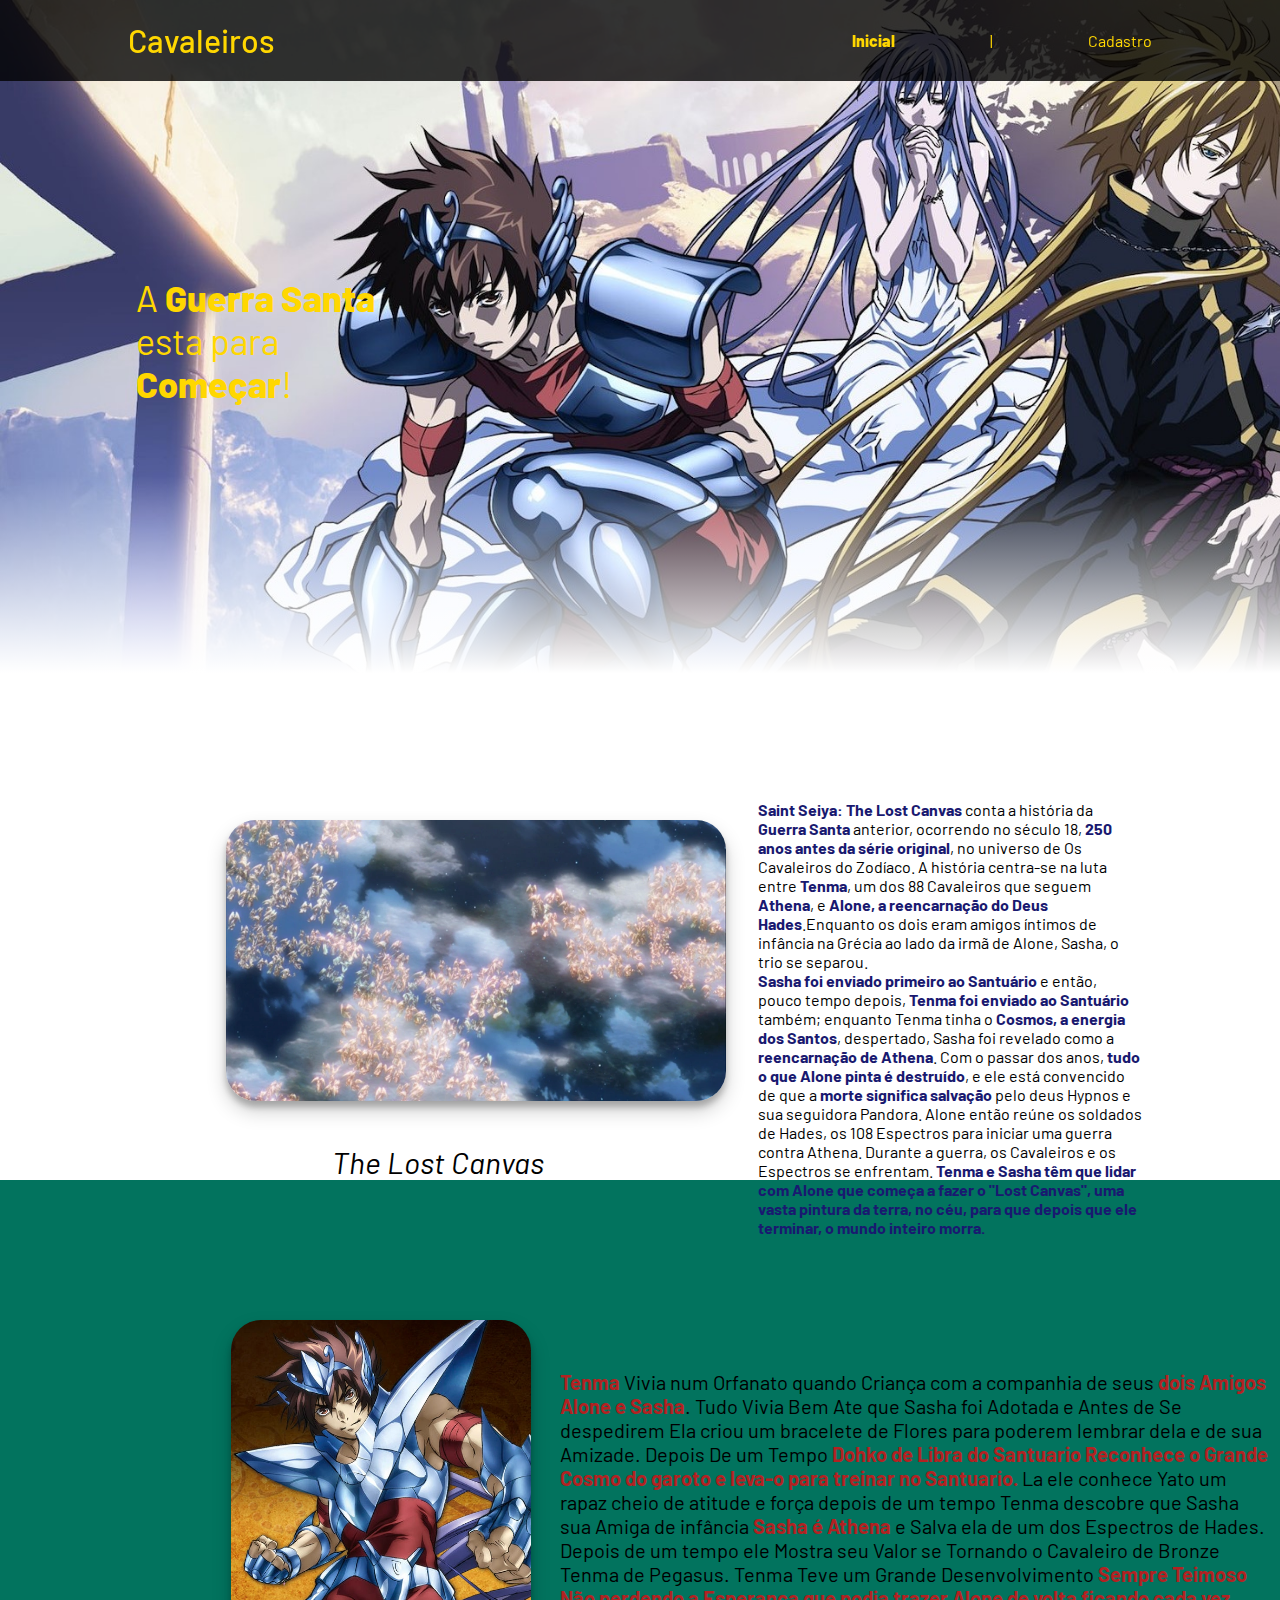
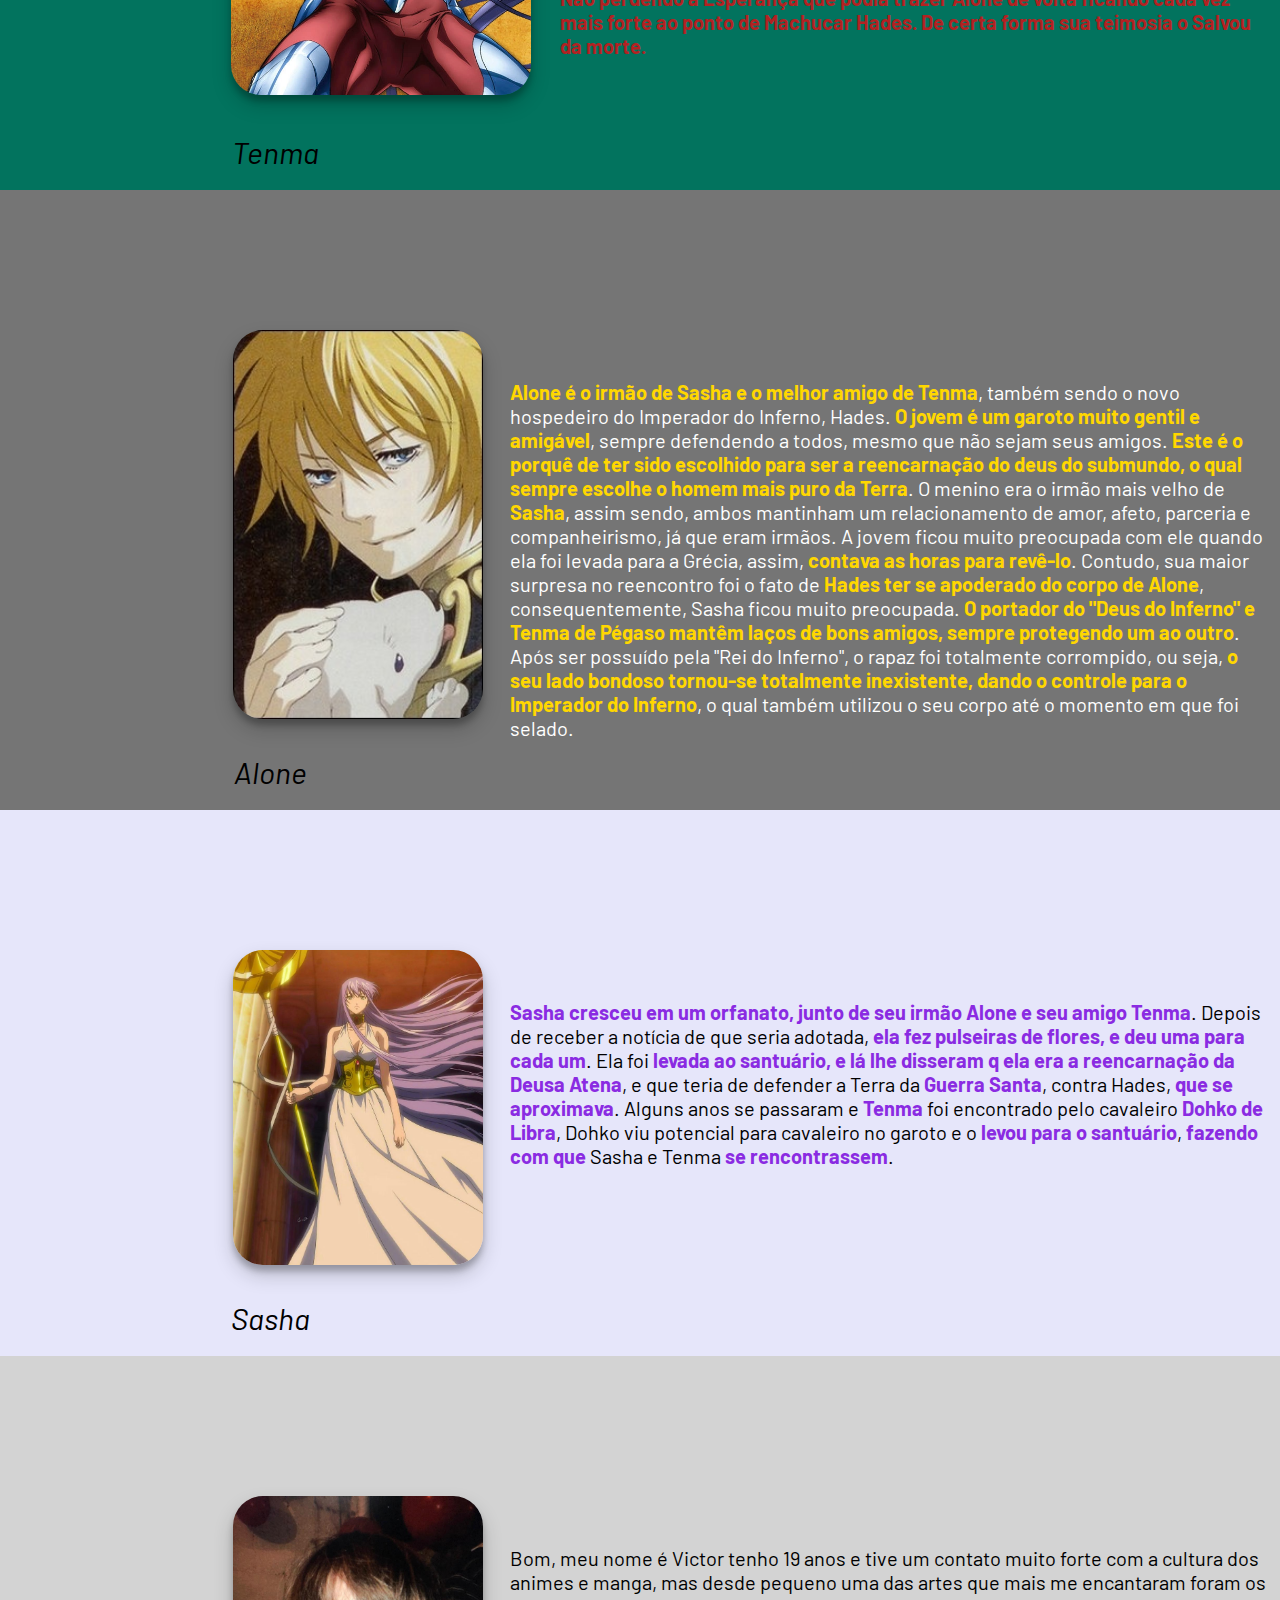
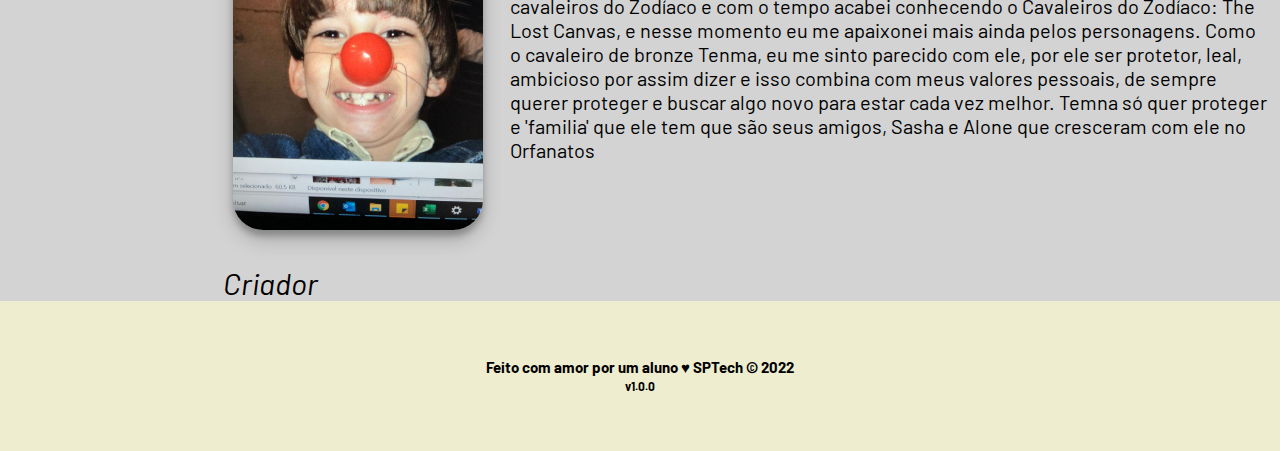
==== commit 544d8a99: "tela" ====
--- a/index.html
+++ b/index.html
@@ -54,20 +54,20 @@
                     <img class="The_Lost_Canvas" src="assets/imgs/LostCanvas.webp"> <span>The Lost Canvas</span>
                 </div>
                 <div class="box">
-                    <P id="lost">Saint Seiya: The Lost Canvas conta a história da Guerra Santa anterior, ocorrendo no
-                        século 18, 250 anos antes da série original, no universo de Os Cavaleiros do Zodíaco. A história
-                        centra-se na luta entre Tenma, um dos 88 Cavaleiros que seguem Athena, e Alone, a reencarnação
-                        do Deus Hades.Enquanto os dois eram amigos íntimos de infância na Grécia ao lado da irmã de
-                        Alone, Sasha, o trio se separou.<br> Sasha foi enviado primeiro ao Santuário e então, pouco
-                        tempo depois, Tenma foi enviado ao Santuário também; enquanto Tenma tinha o Cosmos, a energia
-                        dos Santos, despertado, Sasha foi revelado como a reencarnação de Athena. Com o passar dos anos,
-                        tudo o que Alone pinta é destruído, e ele está convencido de que a morte significa salvação pelo
+                    <P id="lost"><n>Saint Seiya: The Lost Canvas</n> conta a história da <n> Guerra Santa</n> anterior, ocorrendo no
+                        século 18, <n>250 anos antes da série original</n>, no universo de Os Cavaleiros do Zodíaco. A história
+                        centra-se na luta entre <n>Tenma</n>, um dos 88 Cavaleiros que seguem <n>Athena</n>, e <n>Alone, a reencarnação
+                        do Deus Hades</n>.Enquanto os dois eram amigos íntimos de infância na Grécia ao lado da irmã de
+                        Alone, Sasha, o trio se separou.<br> <n>Sasha foi enviado primeiro ao Santuário</n> e então, pouco
+                        tempo depois, <n>Tenma foi enviado ao Santuário</n> também; enquanto Tenma tinha o <n>Cosmos, a energia
+                        dos Santos</n>, despertado, Sasha foi revelado como a <n>reencarnação de Athena</n>. Com o passar dos anos,
+                    <n>tudo o que Alone pinta é destruído</n>, e ele está convencido de que a <n>morte significa salvação</n> pelo
                         deus Hypnos e sua seguidora Pandora. Alone então reúne os soldados de Hades, os 108 Espectros
                         para iniciar uma guerra contra Athena.
 
-                        Durante a guerra, os Cavaleiros e os Espectros se enfrentam. Tenma e Sasha têm que lidar com
+                        Durante a guerra, os Cavaleiros e os Espectros se enfrentam.<n> Tenma e Sasha têm que lidar com
                         Alone que começa a fazer o "Lost Canvas", uma vasta pintura da terra, no céu, para que depois
-                        que ele terminar, o mundo inteiro morra.<br>
+                        que ele terminar, o mundo inteiro morra.</n><br>
                 </div>
             </div>
         </div>
@@ -84,16 +84,16 @@
                     <img class="Tenma" src="assets/imgs/tenma.webp"> <span>Tenma</span>
                 </div>
                 <div class="box2">
-                    <P>Tenma Vivia num Orfanato quando Criança com a companhia de seus dois Amigos Alone e Sasha. Tudo
+                    <P><n>Tenma</n> Vivia num Orfanato quando Criança com a companhia de seus <n>dois Amigos Alone e Sasha</n>. Tudo
                         Vivia Bem Ate que Sasha foi Adotada e Antes de Se despedirem Ela criou um bracelete de Flores
-                        para poderem lembrar dela e de sua Amizade. Depois De um Tempo Dohko de Libra do Santuario
-                        Reconhece o Grande Cosmo do garoto e leva-o para treinar no Santuario. La ele conhece Yato um
+                        para poderem lembrar dela e de sua Amizade. Depois De um Tempo <n>Dohko de Libra do Santuario
+                        Reconhece o Grande Cosmo do garoto e leva-o para treinar no Santuario.</n> La ele conhece Yato um
                         rapaz cheio de atitude e força depois de um tempo Tenma descobre que Sasha sua Amiga de infância
-                        Sasha é Athena e Salva ela de um dos Espectros de Hades. Depois de um tempo ele Mostra seu Valor
+                    <n>Sasha é Athena</n> e Salva ela de um dos Espectros de Hades. Depois de um tempo ele Mostra seu Valor
                         se Tornando o Cavaleiro de Bronze Tenma de Pegasus.
-                        Tenma Teve um Grande Desenvolvimento Sempre Teimoso Não perdendo a Esperança que podia trazer
-                        Alone de volta ficando cada vez mais forte ao ponto de Machucar Hades.. de certa forma sua
-                        teimosia o Salvou da morte.<br>
+                        Tenma Teve um Grande Desenvolvimento <n>Sempre Teimoso Não perdendo a Esperança que podia trazer
+                        Alone de volta ficando cada vez mais forte ao ponto de Machucar Hades. De certa forma sua
+                        teimosia o Salvou da morte.</n><br>
                 </div>
             </div>
         </div>
@@ -110,18 +110,18 @@
                     <img class="Alone" src="assets/imgs/Alone.jpg"> <span>Alone</span>
                 </div>
                 <div class="box3">
-                    <P>Alone é o irmão de Sasha e o melhor amigo de Tenma, também sendo o novo hospedeiro do Imperador
-                        do Inferno, Hades. O jovem é um garoto muito gentil e amigável, sempre defendendo a todos, mesmo
-                        que não sejam seus amigos. Este é o porquê de ter sido escolhido para ser a reencarnação do deus
-                        do submundo, o qual sempre escolhe o homem mais puro da Terra. O menino era o irmão mais velho
-                        de Sasha, assim sendo, ambos mantinham um relacionamento de amor, afeto, parceria e
+                    <P><n>Alone é o irmão de Sasha e o melhor amigo de Tenma</n>, também sendo o novo hospedeiro do Imperador
+                        do Inferno, Hades. <n>O jovem é um garoto muito gentil e amigável</n>, sempre defendendo a todos, mesmo
+                        que não sejam seus amigos. <n>Este é o porquê de ter sido escolhido para ser a reencarnação do deus
+                        do submundo, o qual sempre escolhe o homem mais puro da Terra</n>. O menino era o irmão mais velho
+                        de <n>Sasha</n>, assim sendo, ambos mantinham um relacionamento de amor, afeto, parceria e
                         companheirismo, já que eram irmãos. A jovem ficou muito preocupada com ele quando ela foi levada
-                        para a Grécia, assim, contava as horas para revê-lo. Contudo, sua maior surpresa no reencontro
-                        foi o fato de Hades ter se apoderado do corpo de Alone, consequentemente, Sasha ficou muito
-                        preocupada. O portador do "Deus do Inferno" e Tenma de Pégaso mantêm laços de bons amigos,
-                        sempre protegendo um ao outro. Após ser possuído pela "Rei do Inferno", o rapaz foi totalmente
-                        corrompido, ou seja, o seu lado bondoso tornou-se totalmente inexistente, dando o controle para
-                        o Imperador do Inferno, o qual também utilizou o seu corpo até o momento em que foi selado.<br>
+                        para a Grécia, assim, <n>contava as horas para revê-lo</n>. Contudo, sua maior surpresa no reencontro
+                        foi o fato de <n>Hades ter se apoderado do corpo de Alone</n>, consequentemente, Sasha ficou muito
+                        preocupada. <n>O portador do "Deus do Inferno" e Tenma de Pégaso mantêm laços de bons amigos,
+                        sempre protegendo um ao outro</n>. Após ser possuído pela "Rei do Inferno", o rapaz foi totalmente
+                        corrompido, ou seja, <n>o seu lado bondoso tornou-se totalmente inexistente, dando o controle para
+                        o Imperador do Inferno</n>, o qual também utilizou o seu corpo até o momento em que foi selado.<br>
                 </div>
             </div>
         </div>
@@ -135,16 +135,16 @@
             <img class="The_Lost_Canvas" src="assets/imgs/LostCanvas.webp" > <span>The Lost Canvas</span> -->
             <div class="boxes4">
                 <div class="painel4">
-                    <img class="Sasha" src="assets/imgs/Sasha.webp"> <span>Sasha</span>
+                    <img class="Sasha" src="assets/imgs/sasha1.jpg"> <span>Sasha</span>
                 </div>
                 <div class="box4">
                     <P>
-                        Sasha cresceu em um orfanato, junto de seu irmão Alone e seu amigo Tenma. Depois de receber a
-                        notícia de que seria adotada, ela fez pulseiras de flores, e deu uma para cada um. Ela foi
-                        levada ao santuário, e lá lhe disseram q ela era a reencarnação da Deusa Atena, e que teria de
-                        defender a Terra da Guerra Santa, contra Hades, que se aproximava. Alguns anos se passaram e
-                        Tenma foi encontrado pelo cavaleiro Dohko de Libra, Dohko viu potencial para cavaleiro no garoto
-                        e o levou para o santuário, fazendo com que Sasha e Tenma se rencontrassem.
+                        <n>Sasha cresceu em um orfanato, junto de seu irmão Alone e seu amigo Tenma</n>. Depois de receber a
+                        notícia de que seria adotada, <n>ela fez pulseiras de flores, e deu uma para cada um</n>. Ela foi
+                    <n>levada ao santuário, e lá lhe disseram q ela era a reencarnação da Deusa Atena</n>, e que teria de
+                        defender a Terra da <n>Guerra Santa</n>, contra Hades, <n>que se aproximava</n>. Alguns anos se passaram e
+                    <n>Tenma</n> foi encontrado pelo cavaleiro <n>Dohko de Libra</n>, Dohko viu potencial para cavaleiro no garoto
+                        e o <n>levou para o santuário</n>, <n>fazendo com que</n> Sasha e Tenma <n>se rencontrassem</n>.
                         <!--Enquanto isso, Alone ficou... Sozinho.Alone, que amava pintar, ficou sozinho, nesses momentos de solidão, ia para as florestas pintar, mas ele percebeu que tudo que ele pintasse, morria! Foi quando uma mulher com um longo vestido preto lhe chamou como... Hades.<br>  --><br>
                 </div>
             </div>
--- a/css/style.css
+++ b/css/style.css
@@ -167,6 +167,11 @@
 #lost{
   height: 300px;
 }
+#lost n{
+  height: 300px;
+  font-weight: bold;
+  color: #191970;
+}
 .box p {
   text-align: left;
 
@@ -179,7 +184,7 @@
 
 /* segundo social */
 .social2 {
-  background-color: white;
+  background-color:#02735E;
   display: flex;
 }
 
@@ -252,13 +257,18 @@
   text-align: left;
   font-size: 20px;
 }
+.box2 n{
+  font-weight: bold;
+  color: #B22222;
+}
 .painel2 span{
   font-size: 30px;
   font-style: italic;
+  margin-bottom: 20px;
 }
 /* terceiro social */
 .social3 {
-  background-color: white;
+  background-color: #757575	;
   display: flex;
 }
 
@@ -318,6 +328,10 @@
   display: flex;
   flex-direction: column;
   align-items: center;
+}
+.box3 n{
+  font-weight: bold;
+  color: gold;
 }
 
 .box3 i{
@@ -330,16 +344,18 @@
 .box3 p {
   text-align: left;
   font-size: 20px;
+  color: white;
 }
 .painel3 span{
   font-size: 30px;
   margin-left: 40px;
   font-style: italic;
+  margin-bottom: 20px;
 }
 
 /* Quarto social */
 .social4 {
-  background-color: white;
+  background-color: #E6E6FA;
   display: flex;
 }
 
@@ -412,10 +428,15 @@
   text-align: left;
   font-size: 20px;
 }
+.box4 n{
+  font-weight: bold;
+  color: #8A2BE2;
+}
 .painel4 span{
   font-size: 30px;
   margin-left: 40px;
   font-style: italic;
+  margin-bottom: 20px;
 }
 /* Quinto social */
 .social5 {
